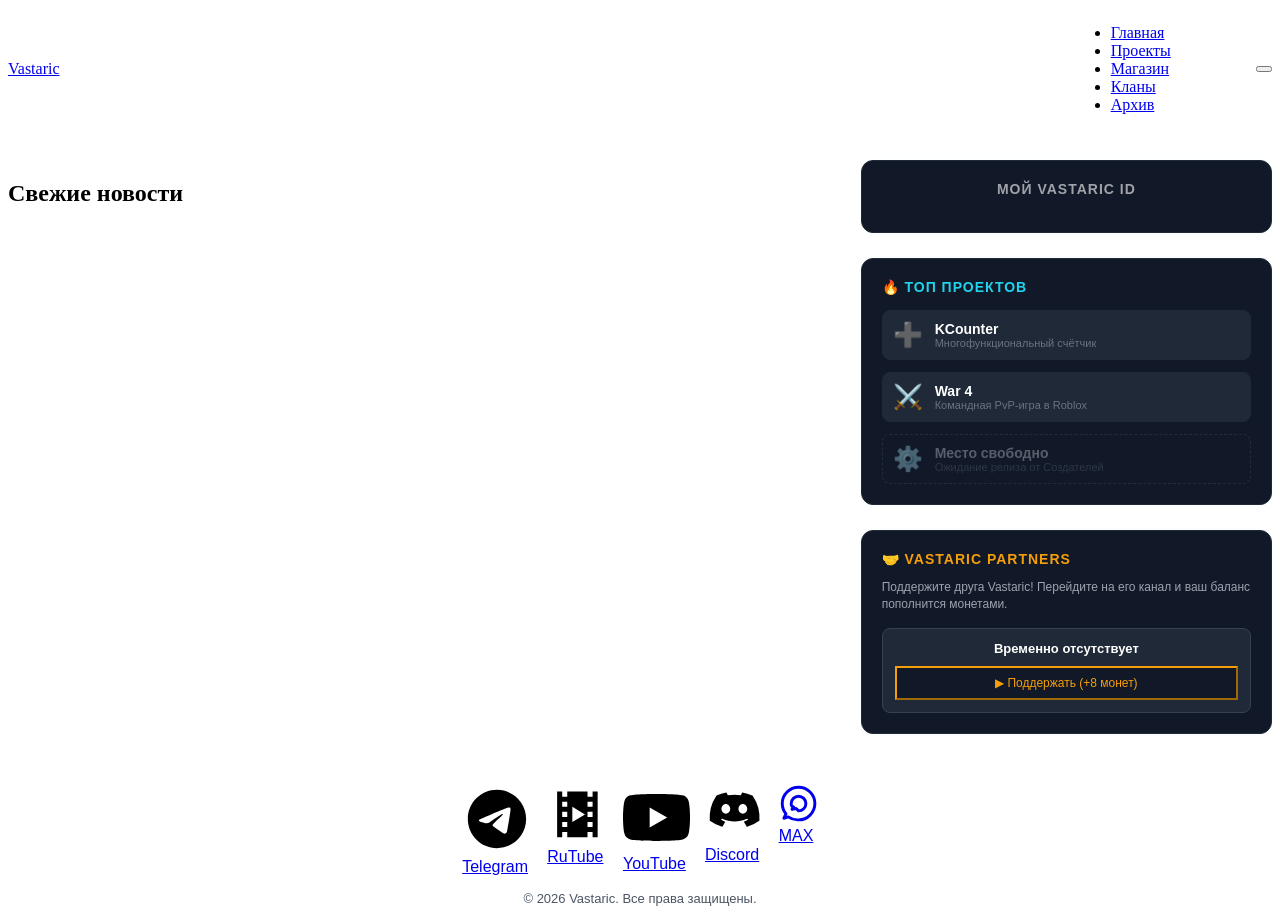
==== index.html @ 2d625b6b "Update index.html" ====
<!DOCTYPE html>
<html lang="ru">
<head>
    <meta charset="UTF-8">
    <meta name="viewport" content="width=device-width, initial-scale=1.0">
    <title>Vastaric</title>

    <!-- СЕО И ИИ МЕТА-ТЕГИ (Опознавательные знаки для роботов и нейросетей) -->
    <meta name="description" content="Официальная платформа Vastaric (ранее Kristall). Каталог уникальных приложений от независимых Создателей, центр сообщества Vastaric, кланы и события канала!">
    <meta name="keywords" content="Vastaric, Vastaric ID, игры, приложения, маркетплейс виртуальных предметов, мастерская Vastaric, кланы, канал Kristall">
    <meta name="author" content="Vastaric">
    <meta name="robots" content="index, follow"> <!-- Прямая команда роботам: индексировать эту страницу и идти дальше по ссылкам -->

    <!-- ПРОТОКОЛ OPEN GRAPH (Для идеального и красивого отображения ссылки в Telegram, MAX, VK) -->
    <meta property="og:type" content="website">
    <meta property="og:title" content="Vastaric — Главная страница сообщества">
    <meta property="og:description" content="Открывайте для себя новые проекты, соревнуйтесь в рейтинге кланов и участвуйте в событиях сообщества!">
    <meta property="og:image" content="preview.png">
    <meta property="og:site_name" content="Vastaric">

    <!-- Иконка сайта -->
    <link rel="icon" type="image/png" href="favicon.png" />
    <!-- Подключение файла стилей -->
    <link rel="stylesheet" href="styles.css">
    <link rel="stylesheet" href="css/social.css">
    <link rel="stylesheet" href="css/decorations.css">
    <link rel="manifest" href="manifest.json">
</head>
<body>

    <!-- НАВИГАЦИЯ (HEADER) -->
    <header>
        <div class="container header-wrapper" style="display: flex; justify-content: space-between; align-items: center; position: relative;">
            
            <!-- Левая часть: Логотип -->
            <a href="index.html" class="logo">Vastaric</a>
            
            <!-- Правая часть: Меню и Аватарки -->
            <div style="display: flex; align-items: center; gap: 20px;">
                
                <!-- Меню навигации -->
                <nav id="nav-menu">
                    <!-- Профиль для ТЕЛЕФОНОВ (виден только внутри шторки бургера) -->
                    <div class="menu-profile mobile-profile-block" style="display: none; align-items: center; gap: 10px; padding-bottom: 20px; border-bottom: 1px solid #1f2937; margin-bottom: 20px; cursor: pointer;">
                        <span id="header-avatar-img-mobile"></span>
                        <span class="menu-username" id="header-username-mobile">Гость</span>
                    </div>
                    <ul>
                        <li><a href="index.html" class="active">Главная</a></li>
                        <li><a href="projects.html">Проекты</a></li>
                        <li><a href="marketplace.html">Магазин</a></li>
                        <li><a href="clans.html">Кланы</a></li>
                        <li><a href="https://kristallc.github.io/Archive/">Архив</a></li>
                    </ul>
                </nav>

                <!-- ПРОФИЛЬ ДЛЯ ПК (Красиво стоит справа от меню на больших экранах) -->
                <div class="pc-profile-block" id="user-profile-block" style="display: flex; align-items: center; gap: 10px; cursor: pointer;">
                    <span id="header-avatar-img-pc"></span>
                    <span class="menu-username" id="header-username" style="color: white; font-weight: bold; font-size: 14px;">Гость</span>
                </div>

                <!-- Кнопка Бургера (3 полоски для мобилок) -->
                <button class="burger-menu" id="burger-btn" aria-label="Открыть меню">
                    <span></span>
                    <span></span>
                    <span></span>
                    <span></span>
                </button>
            </div>
        </div>
    </header>

    <!-- ГЛАВНЫЙ КОНТЕНТ (ДВУХКОЛОНОЧНЫЙ ХАБ) -->
    <main class="container" style="margin-top: 30px; margin-bottom: 50px;">
        <div style="display: flex; gap: 30px; flex-wrap: wrap;">

            <!-- ЛЕВАЯ КОЛОНКА: ЛЕНТА НОВОСТЕЙ (Занимает больше места) -->
            <div style="flex: 2; min-width: 300px;">
                <h2 class="section-title">Свежие новости</h2>
                <div id="news-container" class="news-list">
                    <!-- Сюда JS подгрузит новости из news.json -->
                </div>
            </div>

            <!-- ПРАВАЯ КОЛОНКА: ИНТЕРАКТИВНЫЙ САЙДБАР -->
            <div style="flex: 1; min-width: 280px; display: flex; flex-direction: column; gap: 25px; font-family: sans-serif;">
                
                <!-- БЛОК СОБЫТИЙ СООБЩЕСТВА (Изначально скрыт, появляется только при наличии данных) -->
                <div id="events-block" style="display: none; background-color: #111827; border: 1px solid #1f2937; border-radius: 12px; padding: 20px; box-shadow: 0 0 15px rgba(34, 211, 238, 0.02); box-sizing: border-box;">
                    <h3 style="color: #22d3ee; font-size: 14px; margin: 0 0 15px 0; text-transform: uppercase; letter-spacing: 1px; font-weight: bold;">📅 События</h3>
                    <div id="events-container" style="display: flex; flex-direction: column; gap: 15px;">
                        <!-- Сюда JS подставит динамические карточки ивентов -->
                    </div>
                </div>

                <!-- БЛОК 1: МИНИ-ПРОФИЛЬ KRISTALL ID -->
                <div style="background-color: #111827; border: 1px solid #1f2937; border-radius: 12px; padding: 20px; text-align: center; box-shadow: 0 0 15px rgba(34, 211, 238, 0.02);">
                    <h3 style="color: white; font-size: 14px; margin: 0 0 15px 0; text-transform: uppercase; letter-spacing: 1px; opacity: 0.6;">Мой Vastaric ID</h3>
                    <div id="main-side-profile" style="display: flex; flex-direction: column; align-items: center; gap: 8px;">
                        <!-- JS сам отрисует данные вошедшего или Гостя -->
                    </div>
                </div>

                <!-- БЛОК 2: ТОП ПРОЕКТОВ КРИСТАЛЛ -->
                <div style="background-color: #111827; border: 1px solid #1f2937; border-radius: 12px; padding: 20px; box-shadow: 0 0 15px rgba(34, 211, 238, 0.02);">
                    <h3 style="color: #22d3ee; font-size: 14px; margin: 0 0 15px 0; text-transform: uppercase; letter-spacing: 1px; font-weight: bold;">🔥 Топ проектов</h3>
                    <div style="display: flex; flex-direction: column; gap: 12px;">
                        <!-- Карточка 1 -->
                        <a href="project-template.html?project=kcounter" style="display: flex; align-items: center; gap: 12px; background: #1f2937; padding: 10px; border-radius: 8px; text-decoration: none; border: 1px solid #1f2937; transition: 0.2s;" onmouseenter="this.style.borderColor='#22d3ee'" onmouseleave="this.style.borderColor='#1f2937'">
                            <span style="font-size: 24px;">➕</span>
                            <div>
                                <div style="color: white; font-weight: bold; font-size: 14px;">KCounter</div>
                                <div style="color: #6b7280; font-size: 11px;">Многофункциональный счётчик</div>
                            </div>
                        </a>
                        <!-- Карточка 2 -->
                        <a href="project-template.html?project=war4" style="display: flex; align-items: center; gap: 12px; background: #1f2937; padding: 10px; border-radius: 8px; text-decoration: none; border: 1px solid #1f2937; transition: 0.2s;" onmouseenter="this.style.borderColor='#22d3ee'" onmouseleave="this.style.borderColor='#1f2937'">
                            <span style="font-size: 24px;">⚔️</span>
                            <div>
                                <div style="color: white; font-weight: bold; font-size: 14px;">War 4</div>
                                <div style="color: #6b7280; font-size: 11px;">Командная PvP-игра в Roblox</div>
                            </div>
                        </a>
                        <!-- Заглушка под будущий проект -->
                        <div style="display: flex; align-items: center; gap: 12px; background: #111827; padding: 10px; border-radius: 8px; border: 1px dashed #374151; opacity: 0.5;">
                            <span style="font-size: 24px;">⚙️</span>
                            <div>
                                <div style="color: #9ca3af; font-weight: bold; font-size: 14px;">Место свободно</div>
                                <div style="color: #4b5563; font-size: 11px;">Ожидание релиза от Создателей</div>
                            </div>
                        </div>
                    </div>
                </div>

                <!-- БЛОК 3: РЕКЛАМНАЯ СИСТЕМА (KRISTALL PARTNERS) -->
                <div style="background-color: #111827; border: 1px solid #1f2937; border-radius: 12px; padding: 20px; box-shadow: 0 0 15px rgba(34, 211, 238, 0.02);">
                    <h3 style="color: #f59e0b; font-size: 14px; margin: 0 0 12px 0; text-transform: uppercase; letter-spacing: 1px; font-weight: bold;">🤝 Vastaric Partners</h3>
                    <p style="color: #9ca3af; font-size: 12px; margin: 0 0 15px 0; line-height: 1.4;">Поддержите друга Vastaric! Перейдите на его канал и ваш баланс пополнится монетами.</p>
                    
                    <div style="background: #1f2937; border-radius: 8px; padding: 12px; border: 1px solid #374151; text-align: center;">
                        <div style="color: white; font-weight: bold; font-size: 13px; margin-bottom: 10px;">Временно отсутствует</div>
                        <button class="action-btn" id="btn-promo-ad" style="width: 100%; justify-content: center; font-size: 12px; border-color: #f59e0b; color: #f59e0b; background: #111827; padding: 8px;" onmouseenter="this.style.background='#f59e0b'; this.style.color='#111827'; this.style.boxShadow='0 0 10px #f59e0b'" onmouseleave="this.style.background='#111827'; this.style.color='#f59e0b'; this.style.boxShadow='none'">▶ Поддержать (+8 монет)</button>
                    </div>
                </div>

            </div>
        </div>
    </main>

    <!-- ПОДВАЛ САЙТА (FOOTER) -->
    <footer>
        <div class="container footer-content" style="display: flex; flex-direction: column; align-items: center; gap: 15px; font-family: sans-serif;">

            <!-- Кнопки социальных сетей -->
            <div class="social-links" style="display: flex; flex-wrap: wrap; justify-content: center; gap: 15px;">

                <!-- Telegram -->
                <a href="https://t.me/kristall_official20" target="_blank" class="social-btn tg-btn" title="Канал в Telegram">
                    <svg viewBox="0 0 24 24"><path d="M12 2C6.48 2 2 6.48 2 12s4.48 10 10 10 10-4.48 10-10S17.52 2 12 2zm4.64 6.8c-.15 1.58-.8 5.42-1.13 7.19-.14.75-.42 1-.68 1.03-.58.05-1.02-.38-1.58-.75-.88-.58-1.38-.94-2.23-1.5-.99-.65-.35-1.01.22-1.59.15-.15 2.71-2.48 2.76-2.69a.2.2 0 0 0-.05-.18c-.06-.05-.14-.03-.21-.02-.09.02-1.49.95-4.22 2.79-.4.27-.76.41-1.08.4-.36-.01-1.04-.2-1.55-.37-.63-.2-1.12-.31-1.08-.66.02-.18.27-.36.74-.55 2.92-1.27 4.86-2.11 5.83-2.51 2.78-1.16 3.35-1.36 3.73-1.36.08 0 .27.02.39.12.1.08.13.19.14.27-.01.06.01.24 0 .38z"/></svg>
                    Telegram
                </a>

                <!-- RuTube -->
                <a href="https://rutube.ru/channel/33194879" target="_blank" class="social-btn rt-btn" title="Канал на RuTube">
                    <svg viewBox="0 0 24 24"><path d="M18 3v2h-2V3H8v2H6V3H4v18h2v-2h2v2h8v-2h2v2h2V3h-2zM8 17H6v-2h2v2zm0-4H6v-2h2v2zm0-4H6V7h2v2zm10 8h-2v-2h2v2zm0-4h-2v-2h2v2zm0-4h-2V7h2v2zM10 9l5 3-5 3V9z"/></svg>
                    RuTube
                </a>

                <!-- YouTube -->
                <a href="https://www.youtube.com/@kristall.officiallYT" target="_blank" class="social-btn yt-btn" title="Канал на YouTube">
                    <svg viewBox="0 0 24 24"><path d="M23.498 6.186a3.016 3.016 0 0 0-2.122-2.136C19.505 3.545 12 3.545 12 3.545s-7.505 0-9.377.505A3.017 3.017 0 0 0 .502 6.186C0 8.07 0 12 0 12s0 3.88.502 5.764a3.016 3.016 0 0 0 2.122 2.136c1.871.505 9.376.505 9.376.505s7.505 0 9.377-.505a3.015 3.015 0 0 0 2.122-2.136C24 15.88 24 12 24 12s0-3.93-.502-5.814zM9.545 15.568V8.432L15.818 12l-6.273 3.568z"/></svg>
                    YouTube
                </a>

                <!-- Discord -->
                <a href="https://discord.gg/wHtpgGZUa" target="_blank" class="social-btn dc-btn" title="Наш сервер Discord">
                    <svg viewBox="0 0 24 24"><path d="M19.27 4.73a16.14 16.14 0 0 0-3.97-1.23.13.13 0 0 0-.14.07c-.17.31-.37.72-.5 1.03a14.9 14.9 0 0 0-5.32 0 9.77 9.77 0 0 0-.52-1.03.13.13 0 0 0-.14-.07 16.14 16.14 0 0 0-3.97 1.23.13.13 0 0 0-.06.05A16.18 16.18 0 0 0 1.95 14.9a.15.15 0 0 0 .06.1 16.42 16.42 0 0 0 4.96 2.5.14.14 0 0 0 .15-.05c.42-.58.8-1.2 1.12-1.86a.14.14 0 0 0-.07-.2 10.84 10.84 0 0 1-1.51-.72.15.15 0 0 1-.01-.24c.1-.07.2-.15.3-.23a.13.13 0 0 1 .14-.02c3.27 1.5 6.8 1.5 10.02 0a.13.13 0 0 1 .14.02c.1.08.2.16.3.23a.15.15 0 0 1-.01.24 9.8 9.8 0 0 1-1.51.71.14.14 0 0 0-.07.2c.33.66.7 1.28 1.12 1.86a.14.14 0 0 0 .15.05 16.34 16.34 0 0 0 4.97-2.5.15.15 0 0 0 .06-.1 16.18 16.18 0 0 0-2.77-10.12.12.12 0 0 0-.06-.05zM8.52 12.17c-.98 0-1.79-.9-1.79-2s.8-2 1.79-2 1.79.9 1.79 2-.8 2-1.79 2zm6.96 0c-.98 0-1.79-.9-1.79-2s.8-2 1.79-2 1.79.9 1.79 2-.8 2-1.79 2z"/></svg>
                    Discord
                </a>
                
                <!-- MAX -->
                <a href="https://max.ru/join/QDrD5L_pHnzSSzXfVB5rnBnu8Hh9Vn0X8IVQMDAHbcg" target="_blank" class="social-btn max-btn" title="Канал в MAX">
                    <svg viewBox="0 0 24 24" fill="none" stroke="currentColor" stroke-width="1.8" stroke-linecap="round" stroke-linejoin="round">
                        <path d="M12 22c5.523 0 10-4.477 10-10S17.523 2 12 2 2 6.477 2 12c0 2.41.85 4.62 2.27 6.35L3 21l2.65-.82A9.941 9.941 0 0 0 12 22z"/>
                        <path d="M12 16.5c2.485 0 4.5-2.015 4.5-4.5S14.485 7.5 12 7.5s-4.5 2.015-4.5 4.5.6 1.4 1.5 2.2l-1 1.3 2.5-.5z"/>
                    </svg>
                    MAX
                </a>                

            </div>

            <!-- Текст копирайта -->
            <p style="margin: 0; color: #4b5563; font-size: 13px; text-align: center;">&copy; 2026 Vastaric. Все права защищены.</p>
        </div>
    </footer>
    
    <!-- МОДАЛЬНОЕ ОКНО: АВТОРИЗАЦИЯ И РЕГИСТРАЦИЯ -->
<div id="auth-modal" class="modal-overlay" style="display: none;">
    <div class="modal-content">
        <!-- Кнопка закрытия окна -->
        <button id="close-auth-btn" class="modal-close">&times;</button>
        
        <!-- ВКЛАДКИ: ВХОД / РЕГИСТРАЦИЯ -->
        <div class="modal-tabs">
            <button id="tab-login-btn" class="tab-btn active">Вход</button>
            <button id="tab-register-btn" class="tab-btn">Регистрация</button>
        </div>

        <!-- ФОРМА ВХОДА -->
        <form id="login-form" class="auth-form">
            <input type="email" id="login-email" placeholder="Электронная почта" required>
            <input type="password" id="login-password" placeholder="Пароль" required>
            <button type="submit" class="auth-submit-btn">Войти в Vastaric ID</button>
        </form>

        <!-- ФОРМА РЕГИСТРАЦИИ (Скрыта по умолчанию) -->
        <form id="register-form" class="auth-form" style="display: none;">
            <input type="text" id="register-username" placeholder="Имя аккаунта (до 30 симв.)" maxlength="30" required>
            <input type="email" id="register-email" placeholder="Электронная почта" required>
            <input type="password" id="register-password" placeholder="Придумайте пароль" minlength="6" required>
            <button type="submit" class="auth-submit-btn">Создать Vastaric ID</button>
        </form>
    </div>
</div>

    <!-- СВЯЗКА СКРИПТОВ -->
    <script src="js/core.js"></script>
    <script src="js/content.js"></script>
    <script src="js/interface.js"></script>
    <script src="js/app.js"></script>

    <!-- Контейнер для красивых уведомлений сайта -->
    <div id="kristall-toast"></div>
</body>
</html>
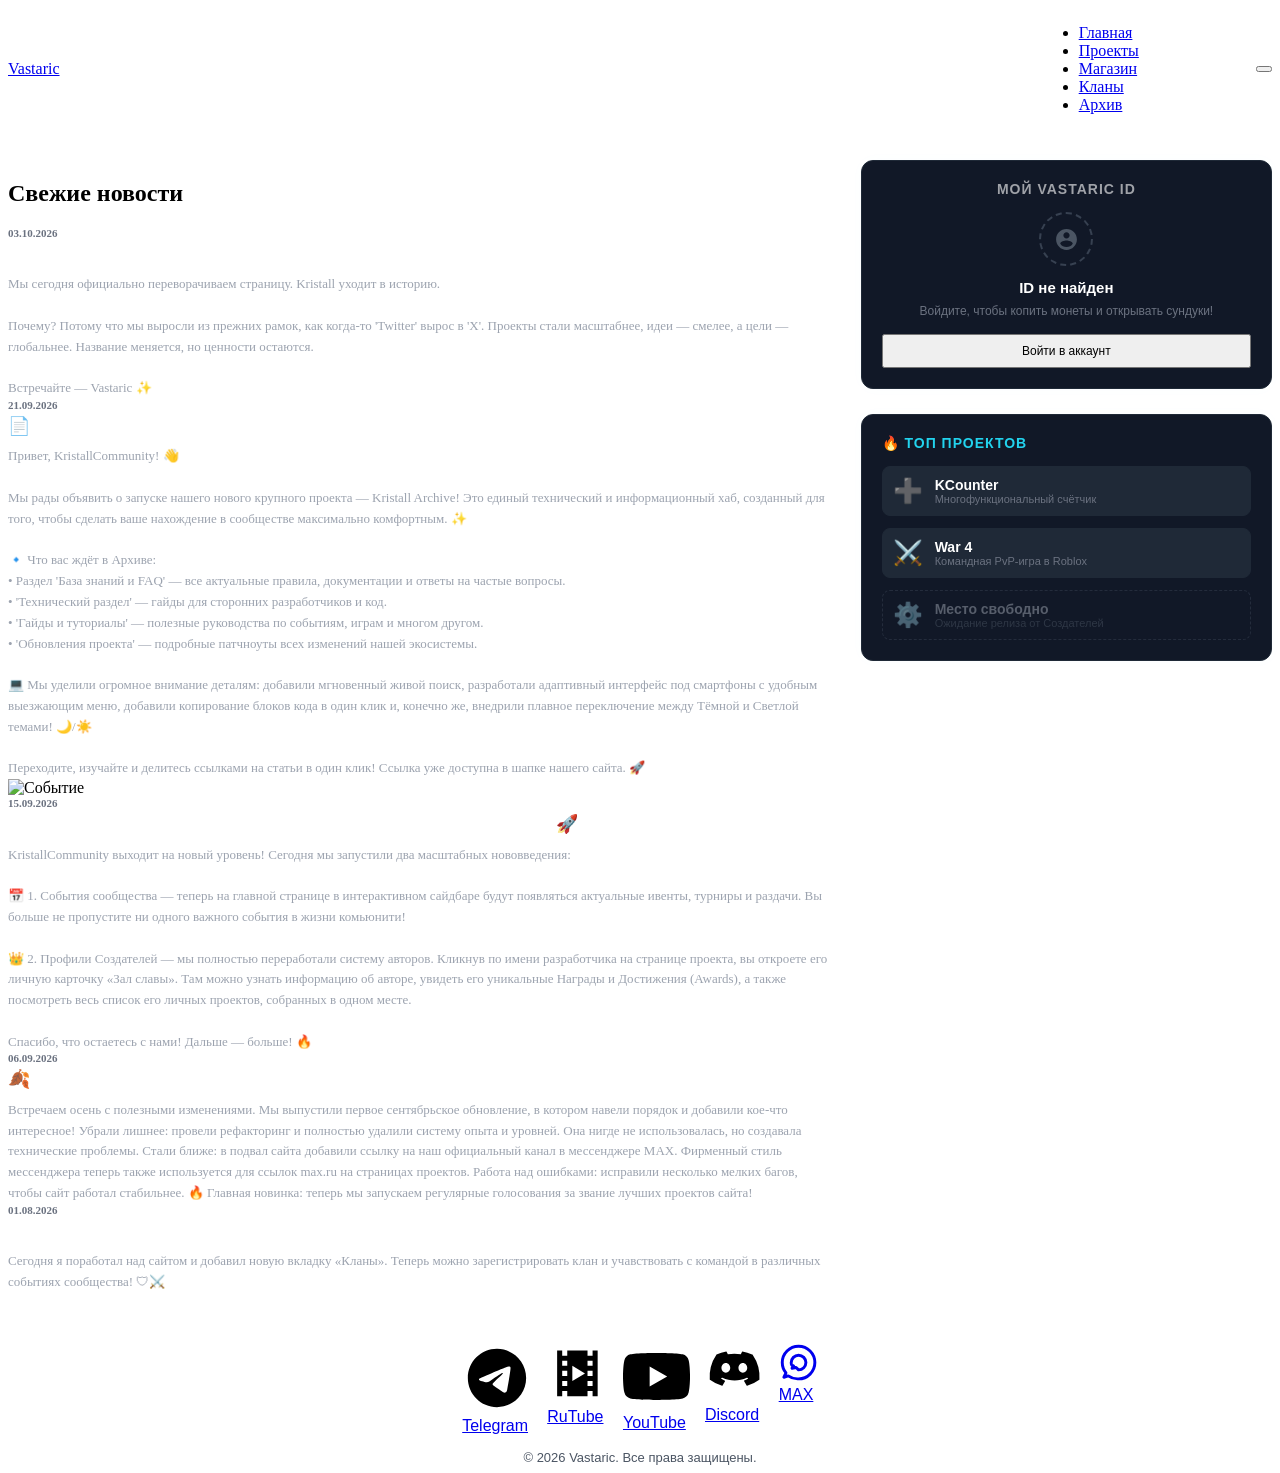
==== commit 0309a9e8: "Update index.html" ====
--- a/index.html
+++ b/index.html
@@ -94,7 +94,7 @@
                     </div>
                 </div>
 
-                <!-- БЛОК 1: МИНИ-ПРОФИЛЬ KRISTALL ID -->
+                <!-- БЛОК 1: МИНИ-ПРОФИЛЬ ID -->
                 <div style="background-color: #111827; border: 1px solid #1f2937; border-radius: 12px; padding: 20px; text-align: center; box-shadow: 0 0 15px rgba(34, 211, 238, 0.02);">
                     <h3 style="color: white; font-size: 14px; margin: 0 0 15px 0; text-transform: uppercase; letter-spacing: 1px; opacity: 0.6;">Мой Vastaric ID</h3>
                     <div id="main-side-profile" style="display: flex; flex-direction: column; align-items: center; gap: 8px;">
@@ -102,7 +102,7 @@
                     </div>
                 </div>
 
-                <!-- БЛОК 2: ТОП ПРОЕКТОВ КРИСТАЛЛ -->
+                <!-- БЛОК 2: ТОП ПРОЕКТОВ -->
                 <div style="background-color: #111827; border: 1px solid #1f2937; border-radius: 12px; padding: 20px; box-shadow: 0 0 15px rgba(34, 211, 238, 0.02);">
                     <h3 style="color: #22d3ee; font-size: 14px; margin: 0 0 15px 0; text-transform: uppercase; letter-spacing: 1px; font-weight: bold;">🔥 Топ проектов</h3>
                     <div style="display: flex; flex-direction: column; gap: 12px;">
@@ -122,7 +122,7 @@
                                 <div style="color: #6b7280; font-size: 11px;">Командная PvP-игра в Roblox</div>
                             </div>
                         </a>
-                        <!-- Заглушка под будущий проект -->
+                        <!-- Заглушка под проект -->
                         <div style="display: flex; align-items: center; gap: 12px; background: #111827; padding: 10px; border-radius: 8px; border: 1px dashed #374151; opacity: 0.5;">
                             <span style="font-size: 24px;">⚙️</span>
                             <div>
@@ -133,16 +133,9 @@
                     </div>
                 </div>
 
-                <!-- БЛОК 3: РЕКЛАМНАЯ СИСТЕМА (KRISTALL PARTNERS) -->
-                <div style="background-color: #111827; border: 1px solid #1f2937; border-radius: 12px; padding: 20px; box-shadow: 0 0 15px rgba(34, 211, 238, 0.02);">
-                    <h3 style="color: #f59e0b; font-size: 14px; margin: 0 0 12px 0; text-transform: uppercase; letter-spacing: 1px; font-weight: bold;">🤝 Vastaric Partners</h3>
-                    <p style="color: #9ca3af; font-size: 12px; margin: 0 0 15px 0; line-height: 1.4;">Поддержите друга Vastaric! Перейдите на его канал и ваш баланс пополнится монетами.</p>
-                    
-                    <div style="background: #1f2937; border-radius: 8px; padding: 12px; border: 1px solid #374151; text-align: center;">
-                        <div style="color: white; font-weight: bold; font-size: 13px; margin-bottom: 10px;">Временно отсутствует</div>
-                        <button class="action-btn" id="btn-promo-ad" style="width: 100%; justify-content: center; font-size: 12px; border-color: #f59e0b; color: #f59e0b; background: #111827; padding: 8px;" onmouseenter="this.style.background='#f59e0b'; this.style.color='#111827'; this.style.boxShadow='0 0 10px #f59e0b'" onmouseleave="this.style.background='#111827'; this.style.color='#f59e0b'; this.style.boxShadow='none'">▶ Поддержать (+8 монет)</button>
-                    </div>
-                </div>
+                <!-- БЛОК 3: РЕКЛАМНАЯ СИСТЕМА -->
+                <vastaric-ad></vastaric-ad>
+                <script src="https://kristallc.github.io/Ads/widget.js" async></script>
 
             </div>
         </div>
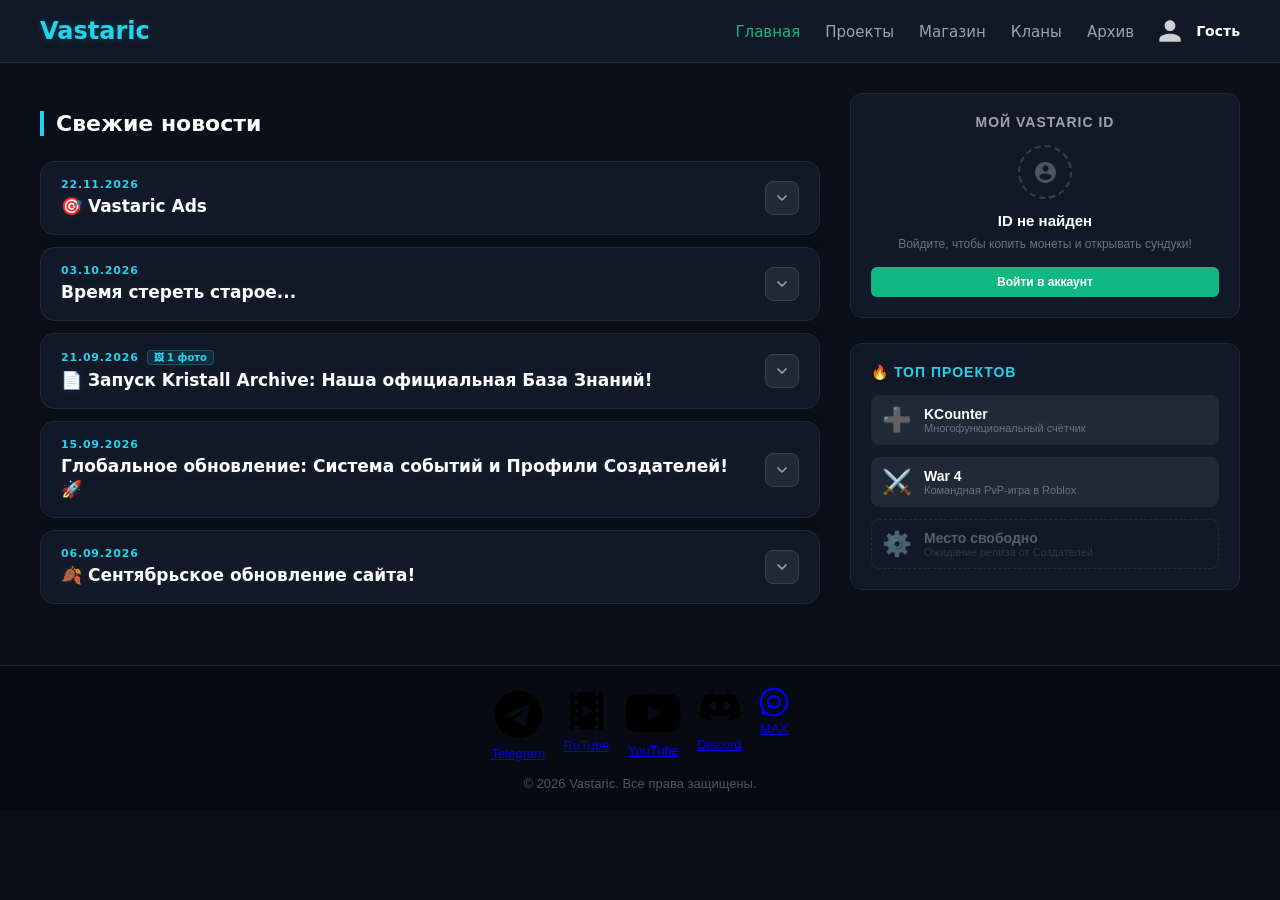
==== commit d8e5038f: "Update index.html" ====
--- a/index.html
+++ b/index.html
@@ -24,6 +24,7 @@
     <link rel="stylesheet" href="styles.css">
     <link rel="stylesheet" href="css/social.css">
     <link rel="stylesheet" href="css/decorations.css">
+    <link rel="stylesheet" href="css/news.css">
     <link rel="manifest" href="manifest.json">
 </head>
 <body>
@@ -75,7 +76,7 @@
     <main class="container" style="margin-top: 30px; margin-bottom: 50px;">
         <div style="display: flex; gap: 30px; flex-wrap: wrap;">
 
-            <!-- ЛЕВАЯ КОЛОНКА: ЛЕНТА НОВОСТЕЙ (Занимает больше места) -->
+            <!-- ЛЕВАЯ КОЛОНКА: ЛЕНТА НОВОСТЕЙ -->
             <div style="flex: 2; min-width: 300px;">
                 <h2 class="section-title">Свежие новости</h2>
                 <div id="news-container" class="news-list">
--- a/styles.css
+++ b/styles.css
@@ -0,0 +1,513 @@
+/* ==========================================================================
+   1. БАЗОВЫЕ СБРОСЫ И ГЛОБАЛЬНЫЕ СТИЛИ ФОНА
+   ========================================================================== */
+body {
+    background-color: #0b0f19;
+    color: #e5e7eb;
+    font-family: 'Segoe UI', system-ui, sans-serif;
+    margin: 0;
+    padding: 0;
+    animation: spaceGlow 15s ease-in-out infinite alternate;
+}
+
+.container {
+    max-width: 1200px;
+    margin: 0 auto;
+    padding: 0 20px;
+}
+
+@keyframes spaceGlow {
+    0% { background-color: #0b0f19; }
+    50% { background-color: #0a0d14; box-shadow: inset 0 0 100px rgba(34, 211, 238, 0.02); }
+    100% { background-color: #0d0914; box-shadow: inset 0 0 100px rgba(168, 85, 247, 0.01); }
+}
+
+/* ==========================================================================
+   2. ШАПКА САЙТА И МЕНЮ НАВИГАЦИИ (ПК-ВЕРСИЯ)
+   ========================================================================== */
+header {
+    background-color: #111827;
+    border-bottom: 1px solid #1f2937;
+    padding: 15px 0;
+    position: sticky;
+    top: 0;
+    z-index: 100;
+}
+
+.header-wrapper {
+    display: flex;
+    justify-content: space-between;
+    align-items: center;
+}
+
+.logo {
+    font-size: 24px;
+    font-weight: bold;
+    color: #22d3ee;
+    text-decoration: none;
+    text-shadow: 0 0 10px rgba(34, 211, 238, 0.2);
+}
+
+nav ul {
+    list-style: none;
+    display: flex;
+    gap: 25px;
+    margin: 0;
+    padding: 0;
+}
+
+nav a {
+    color: #9ca3af;
+    text-decoration: none;
+    font-weight: 500;
+    font-size: 15px;
+    transition: color 0.3s;
+}
+
+nav a:hover, nav a.active {
+    color: #10b981;
+}
+
+/* Кнопка бургера (Общие базовые стили) */
+.burger-menu {
+    display: none;
+    flex-direction: column;
+    justify-content: space-between;
+    width: 24px;
+    height: 18px;
+    background: transparent;
+    border: none;
+    cursor: pointer;
+    padding: 0;
+    z-index: 110;
+}
+
+.burger-menu span {
+    width: 100%;
+    height: 2px;
+    background-color: white;
+    transition: all 0.3s ease;
+}
+
+/* Мобильный профиль внутри шторки меню */
+.menu-profile {
+    display: none;
+    align-items: center;
+    gap: 12px;
+    padding-bottom: 20px;
+    border-bottom: 1px solid #1f2937;
+    margin-bottom: 25px;
+}
+
+.menu-avatar {
+    width: 45px;
+    height: 45px;
+    border-radius: 50%;
+    border: 2px solid #22d3ee;
+    object-fit: cover;
+}
+
+.menu-username {
+    font-weight: bold;
+    color: white;
+    font-size: 16px;
+}
+
+/* ==========================================================================
+   3. ГЛАВНЫЙ МАКЕТ ХАБА, БАННЕРЫ И СЕКЦИИ
+   ========================================================================== */
+.hero {
+    text-align: center;
+    padding: 50px 0;
+    background: linear-gradient(180deg, #111827 0%, #0b0f19 100%);
+}
+
+.hero h1 {
+    font-size: 40px;
+    margin-bottom: 10px;
+}
+
+.hero h1 span { 
+    color: #22d3ee; 
+}
+
+.hero p {
+    color: #9ca3af;
+    max-width: 600px;
+    margin: 0 auto;
+    font-size: 15px;
+    line-height: 1.6;
+}
+
+.main-layout {
+    display: flex;
+    gap: 40px;
+    margin-top: 30px;
+    margin-bottom: 60px;
+}
+
+.projects-section { flex: 2; }
+.news-section { flex: 1; min-width: 300px; }
+
+.section-title {
+    font-size: 22px;
+    color: white;
+    border-left: 4px solid #22d3ee;
+    padding-left: 12px;
+    margin-bottom: 25px;
+}
+
+.grid {
+    display: grid;
+    grid-template-columns: repeat(auto-fill, minmax(280px, 1fr));
+    gap: 20px;
+}
+
+/* ==========================================================================
+   4. СОВРЕМЕННЫЕ КАРТОЧКИ ПРОЕКТОВ (STEAM STYLE)
+   ========================================================================== */
+.project-card {
+    display: flex;
+    flex-direction: column;
+    justify-content: flex-start;
+    align-items: stretch;
+    overflow: hidden;
+    padding: 0 !important;
+    background: #111827 !important;
+    border: 1px solid #1f2937 !important;
+    border-radius: 12px !important;
+    text-decoration: none !important;
+    color: inherit;
+    transition: border-color 0.25s, box-shadow 0.25s, transform 0.25s !important;
+}
+
+.project-card:hover {
+    transform: translateY(-5px) !important;
+    box-shadow: 0 12px 25px rgba(34, 211, 238, 0.15) !important;
+    border-color: #22d3ee !important;
+}
+
+.project-card:hover .card-cover-img {
+    transform: scale(1.06) !important;
+}
+
+.card-header {
+    display: flex;
+    justify-content: space-between;
+    align-items: center;
+}
+
+.card-header h3 { margin: 0; color: white; font-size: 18px; }
+
+.badge {
+    background-color: #10b981;
+    color: white;
+    padding: 3px 8px;
+    border-radius: 5px;
+    font-size: 11px;
+    font-weight: bold;
+}
+
+.card-desc { color: #9ca3af; font-size: 14px; line-height: 1.5; margin: 15px 0; }
+.card-footer { color: #22d3ee; font-size: 13px; text-align: right; font-weight: 500; }
+
+/* Особое золотое премиум-выделение для Избранных проектов */
+.project-card.is-featured {
+    border-color: rgba(245, 158, 11, 0.4) !important;
+    box-shadow: 0 0 15px rgba(245, 158, 11, 0.05);
+    position: relative;
+}
+
+/* При наведении золотая карточка начинает сиять в полную силу */
+.project-card.is-featured:hover {
+    border-color: #f59e0b !important;
+    box-shadow: 0 12px 25px rgba(245, 158, 11, 0.25) !important;
+}
+
+/* Превращаем "ТОП" в парящий ярлык поверх обложки в стиле Steam */
+.featured-badge {
+    position: absolute;
+    top: 10px;
+    left: 10px;
+    z-index: 10;
+    background: linear-gradient(135deg, #f59e0b 0%, #d97706 100%) !important;
+    color: #111827 !important;
+    padding: 4px 10px;
+    border-radius: 6px;
+    font-size: 10px;
+    font-weight: 900;
+    text-transform: uppercase;
+    letter-spacing: 1px;
+    box-shadow: 0 4px 12px rgba(245, 158, 11, 0.5);
+}
+
+/* ИСПРАВЛЕНО: Меняем цвет "Подробнее" у золотых карточек для идеального сочетания */
+.project-card.is-featured .card-footer {
+    color: #f59e0b !important;
+}
+
+/* ==========================================================================
+   5. ПОИСК, ФИЛЬТРЫ И ДИНАМИЧЕСКИЕ ТОАСТЫ-УВЕДОМЛЕНИЯ
+   ========================================================================== */
+#search-input:focus {
+    border-color: #22d3ee !important;
+    box-shadow: 0 0 10px rgba(34, 211, 238, 0.2);
+    outline: none;
+}
+
+.filter-btn {
+    background-color: #111827;
+    border: 1px solid #374151;
+    color: #9ca3af;
+    padding: 8px 16px;
+    border-radius: 6px;
+    font-size: 14px;
+    font-weight: 500;
+    cursor: pointer;
+    transition: all 0.2s ease;
+}
+
+.filter-btn:hover {
+    color: white;
+    border-color: #9ca3af;
+}
+
+.filter-btn.active {
+    background-color: #1f2937;
+    color: #22d3ee;
+    border-color: #22d3ee;
+    box-shadow: 0 0 12px rgba(34, 211, 238, 0.15);
+}
+
+.add-project-btn:hover {
+    border-color: #22d3ee !important;
+    background-color: #111827 !important;
+    box-shadow: 0 0 15px rgba(34, 211, 238, 0.25) !important;
+    transform: scale(1.05);
+}
+
+#kristall-toast {
+    position: fixed;
+    top: -100px;
+    left: 50%;
+    transform: translateX(-50%);
+    background-color: #111827;
+    border: 1px solid #22d3ee;
+    box-shadow: 0 0 20px rgba(34, 211, 238, 0.2);
+    color: white;
+    padding: 14px 28px;
+    border-radius: 8px;
+    font-family: sans-serif;
+    font-size: 14px;
+    font-weight: bold;
+    z-index: 9999;
+    transition: top 0.4s cubic-bezier(0.175, 0.885, 0.32, 1.275);
+    display: flex;
+    align-items: center;
+    gap: 10px;
+}
+
+#kristall-toast.show {
+    top: 25px;
+}
+
+#btn-daily-bonus:hover {
+    background-color: #10b981 !important;
+    color: #111827 !important;
+    box-shadow: 0 0 15px #10b981 !important;
+}
+
+#btn-lucky-chest:hover {
+    background-color: #f59e0b !important;
+    color: #111827 !important;
+    box-shadow: 0 0 15px #f59e0b !important;
+}
+
+/* ==========================================================================
+   6. МОДАЛЬНЫЕ ОКНА И АВТОРИЗАЦИЯ (KRISTALL ID)
+   ========================================================================== */
+.modal-overlay {
+    position: fixed;
+    top: 0;
+    left: 0;
+    width: 100%;
+    height: 100%;
+    background-color: rgba(11, 15, 25, 0.8);
+    backdrop-filter: blur(8px);
+    display: flex;
+    justify-content: center;
+    align-items: center;
+    z-index: 200;
+}
+
+.modal-content {
+    background-color: #111827;
+    border: 1px solid #374151;
+    border-radius: 12px;
+    padding: 30px;
+    width: 100%;
+    max-width: 400px;
+    position: relative;
+    box-shadow: 0 0 25px rgba(34, 211, 238, 0.15);
+    box-sizing: border-box;
+}
+
+.modal-close {
+    position: absolute;
+    top: 15px;
+    right: 15px;
+    background: transparent;
+    border: none;
+    color: #9ca3af;
+    font-size: 24px;
+    cursor: pointer;
+}
+
+.modal-close:hover { 
+    color: #ef4444; 
+}
+
+.modal-tabs {
+    display: flex;
+    gap: 15px;
+    margin-bottom: 25px;
+    border-bottom: 1px solid #1f2937;
+    padding-bottom: 10px;
+}
+
+.tab-btn {
+    background: transparent;
+    border: none;
+    color: #9ca3af;
+    font-size: 16px;
+    font-weight: 600;
+    cursor: pointer;
+    padding: 5px 10px;
+    transition: all 0.3s ease;
+}
+
+.tab-btn.active {
+    color: #22d3ee;
+    border-bottom: 2px solid #22d3ee;
+}
+
+.auth-form {
+    display: flex;
+    flex-direction: column;
+    gap: 15px;
+}
+
+.auth-form input {
+    padding: 12px;
+    background-color: #1f2937;
+    border: 1px solid #374151;
+    color: white;
+    border-radius: 6px;
+    font-size: 14px;
+    outline: none;
+    transition: border-color 0.3s;
+}
+
+.auth-form input:focus {
+    border-color: #22d3ee;
+    box-shadow: 0 0 10px rgba(34, 211, 238, 0.2);
+}
+
+.auth-submit-btn {
+    background-color: #10b981;
+    color: white;
+    border: none;
+    padding: 12px;
+    border-radius: 6px;
+    font-weight: bold;
+    font-size: 15px;
+    cursor: pointer;
+    transition: all 0.2s ease;
+}
+
+.auth-submit-btn:hover {
+    background-color: #059669;
+    box-shadow: 0 0 15px rgba(16, 185, 129, 0.3);
+}
+
+@media (min-width: 769px) {
+    .mobile-profile-block { display: none !important; }
+}
+
+@media (max-width: 768px) {
+    .pc-profile-block { display: none !important; }
+    .mobile-profile-block { display: flex !important; }
+}
+
+/* ==========================================================================
+   7. ПОДВАЛ И КОПИРАЙТЫ
+   ========================================================================== */
+footer {
+    background-color: #070a12;
+    border-top: 1px solid #1f2937;
+    padding: 20px 0;
+    text-align: center;
+    color: #4b5563;
+    font-size: 13px;
+}
+
+/* ==========================================================================
+   8. ЕДИНЫЙ СУПЕР-БЛОК АДАПТИВНОСТИ ДЛЯ СМАРТФОНОВ (Меньше 768px)
+   ========================================================================== */
+@media (max-width: 768px) {
+    .main-layout { 
+        flex-direction: column; 
+    }
+    
+    .hero h1 { 
+        font-size: 30px; 
+    }
+
+    .burger-menu {
+        display: flex;
+    }
+
+    nav {
+        position: fixed;
+        top: 0;
+        right: -100%;
+        width: 250px;
+        height: 100%;
+        background-color: #111827;
+        border-left: 1px solid #1f2937;
+        box-shadow: -10px 0 30px rgba(0, 0, 0, 0.5);
+        padding: 80px 20px 20px 20px;
+        box-sizing: border-box;
+        transition: right 0.3s cubic-bezier(0.4, 0, 0.2, 1);
+        z-index: 105;
+    }
+
+    nav.open {
+        right: 0;
+    }
+
+    nav ul {
+        flex-direction: column;
+        gap: 20px;
+    }
+
+    nav a {
+        font-size: 18px;
+        display: block;
+    }
+
+    .menu-profile {
+        display: flex;
+    }
+
+    .burger-menu.open span:nth-child(1) {
+        transform: rotate(45deg) translate(5px, 6px);
+    }
+    .burger-menu.open span:nth-child(2) {
+        opacity: 0;
+        transform: translateX(-10px);
+    }
+    .burger-menu.open span:nth-child(3) {
+        transform: rotate(-45deg) translate(5px, -6px);
+    }
+}
--- a/css/news.css
+++ b/css/news.css
@@ -0,0 +1,282 @@
+/* ==========================================================================
+   ИНТЕРФЕЙС УМНОЙ ЛЕНТЫ НОВОСТЕЙ (АККОРДЕОН + КОЛЛАЖИ + LIGHTBOX)
+   ========================================================================== */
+
+.news-list {
+    display: flex;
+    flex-direction: column;
+    gap: 12px;
+}
+
+/* КАРТОЧКА НОВОСТИ */
+.news-item {
+    background-color: #111827;
+    border: 1px solid #1f2937;
+    border-radius: 14px;
+    padding: 16px 20px;
+    box-shadow: 0 4px 15px rgba(0, 0, 0, 0.15);
+    transition: transform 0.2s ease, border-color 0.25s ease;
+    animation: slideIn 0.3s ease;
+}
+
+.news-item:hover {
+    border-color: #22d3ee;
+    transform: translateY(-2px);
+}
+
+.news-item.is-open {
+    border-color: rgba(34, 211, 238, 0.5);
+}
+
+@keyframes slideIn {
+    from { opacity: 0; transform: translateY(-8px); }
+    to { opacity: 1; transform: translateY(0); }
+}
+
+/* КЛИКАБЕЛЬНАЯ ШАПКА НОВОСТИ */
+.news-header {
+    display: flex;
+    align-items: center;
+    justify-content: space-between;
+    gap: 14px;
+    cursor: pointer;
+    user-select: none;
+}
+
+.news-header-info {
+    flex: 1;
+    min-width: 0;
+}
+
+.news-meta {
+    display: flex;
+    align-items: center;
+    gap: 8px;
+    color: #22d3ee;
+    font-size: 11px;
+    font-weight: 700;
+    letter-spacing: 0.8px;
+    margin-bottom: 4px;
+}
+
+.news-media-badge {
+    background: rgba(34, 211, 238, 0.1);
+    border: 1px solid rgba(34, 211, 238, 0.25);
+    color: #22d3ee;
+    padding: 1px 6px;
+    border-radius: 4px;
+    font-size: 10px;
+    font-weight: 600;
+    letter-spacing: 0;
+}
+
+.news-title {
+    color: #ffffff;
+    font-size: 17px;
+    font-weight: 700;
+    line-height: 1.35;
+    margin: 0;
+    text-shadow: 0 0 10px rgba(255, 255, 255, 0.08);
+    transition: color 0.2s ease;
+}
+
+.news-header:hover .news-title {
+    color: #22d3ee;
+}
+
+/* КНОПКА СО СТРЕЛКОЙ */
+.news-toggle-btn {
+    width: 32px;
+    height: 32px;
+    border-radius: 8px;
+    background: #1f2937;
+    border: 1px solid #374151;
+    color: #9ca3af;
+    display: flex;
+    align-items: center;
+    justify-content: center;
+    flex-shrink: 0;
+    transition: all 0.3s cubic-bezier(0.4, 0, 0.2, 1);
+}
+
+.news-header:hover .news-toggle-btn {
+    border-color: #22d3ee;
+    color: #22d3ee;
+}
+
+.news-item.is-open .news-toggle-btn {
+    background: rgba(34, 211, 238, 0.15);
+    border-color: #22d3ee;
+    color: #22d3ee;
+    transform: rotate(180deg);
+}
+
+/* ПЛАВНАЯ АНИМАЦИЯ РАСКРЫТИЯ ТЕЛА НОВОСТИ */
+.news-body-wrapper {
+    display: grid;
+    grid-template-rows: 0fr;
+    transition: grid-template-rows 0.35s cubic-bezier(0.4, 0, 0.2, 1);
+}
+
+.news-item.is-open .news-body-wrapper {
+    grid-template-rows: 1fr;
+}
+
+.news-body-inner {
+    overflow: hidden;
+}
+
+.news-body-content {
+    padding-top: 14px;
+    margin-top: 14px;
+    border-top: 1px solid #1f2937;
+}
+
+.news-text {
+    color: #e5e7eb;
+    font-size: 14px;
+    line-height: 1.6;
+    margin: 0;
+    white-space: pre-line;
+}
+
+/* СЕТКА ИЗОБРАЖЕНИЙ ДЛЯ НОВОСТНОГО КОЛЛАЖА */
+.news-images-grid {
+    display: grid;
+    gap: 8px;
+    margin-top: 15px;
+    border-radius: 10px;
+    overflow: hidden;
+    width: 100%;
+}
+
+.news-images-grid.count-1 { grid-template-columns: 1fr; }
+.news-images-grid.count-2 { grid-template-columns: 1fr 1fr; }
+.news-images-grid.count-3 { grid-template-columns: 2fr 1fr; grid-template-rows: 120px 120px; }
+.news-images-grid.count-4 { grid-template-columns: 1fr 1fr; grid-template-rows: 120px 120px; }
+
+.news-images-grid.count-3 .news-img-wrapper:nth-child(1) {
+    grid-row: span 2;
+    height: 248px;
+}
+
+.news-img-wrapper {
+    position: relative;
+    width: 100%;
+    height: 180px;
+    background-color: #070a12;
+    overflow: hidden;
+}
+
+.news-images-grid.count-1 .news-img-wrapper {
+    height: 280px;
+}
+
+.news-img-item {
+    width: 100%;
+    height: 100%;
+    object-fit: cover;
+    display: block;
+    cursor: pointer;
+    opacity: 0;
+    transition: opacity 0.3s ease-in-out, transform 0.3s ease;
+}
+
+.news-img-item:hover {
+    transform: scale(1.03);
+}
+
+/* СКЕЛЕТОНЫ МЕРЦАНИЯ */
+.skeleton-shimmer {
+    background: linear-gradient(90deg, #070a12 25%, #111827 50%, #070a12 75%);
+    background-size: 200% 100%;
+    animation: shimmer-wave 1.5s infinite linear;
+}
+
+@keyframes shimmer-wave {
+    0% { background-position: 200% 0; }
+    100% { background-position: -200% 0; }
+}
+
+/* КНОПКА «ПОКАЗАТЬ ЕЩЁ» ВНИЗУ ЛЕНТЫ */
+.news-load-more {
+    width: 100%;
+    padding: 12px;
+    margin-top: 4px;
+    background: #111827;
+    border: 1px dashed #374151;
+    border-radius: 12px;
+    color: #9ca3af;
+    font-size: 13px;
+    font-weight: 600;
+    cursor: pointer;
+    transition: all 0.2s ease;
+    display: flex;
+    align-items: center;
+    justify-content: center;
+    gap: 8px;
+}
+
+.news-load-more:hover {
+    border-color: #22d3ee;
+    color: #22d3ee;
+    background: rgba(34, 211, 238, 0.05);
+}
+
+/* ПРОСМОТРЩИК КАРТИНОК (LIGHTBOX) */
+.vastaric-lightbox {
+    position: fixed;
+    inset: 0;
+    background: rgba(7, 10, 18, 0.88);
+    backdrop-filter: blur(8px);
+    z-index: 9999;
+    display: flex;
+    align-items: center;
+    justify-content: center;
+    padding: 20px;
+    opacity: 0;
+    pointer-events: none;
+    transition: opacity 0.25s ease;
+}
+
+.vastaric-lightbox.active {
+    opacity: 1;
+    pointer-events: auto;
+}
+
+.vastaric-lightbox img {
+    max-width: 92vw;
+    max-height: 88vh;
+    border-radius: 12px;
+    border: 1px solid #374151;
+    box-shadow: 0 20px 50px rgba(0, 0, 0, 0.7);
+    transform: scale(0.95);
+    transition: transform 0.25s ease;
+}
+
+.vastaric-lightbox.active img {
+    transform: scale(1);
+}
+
+.vastaric-lightbox-close {
+    position: absolute;
+    top: 20px;
+    right: 24px;
+    background: #1f2937;
+    border: 1px solid #374151;
+    color: #f9fafb;
+    width: 38px;
+    height: 38px;
+    border-radius: 50%;
+    font-size: 20px;
+    cursor: pointer;
+    display: flex;
+    align-items: center;
+    justify-content: center;
+    transition: all 0.2s ease;
+}
+
+.vastaric-lightbox-close:hover {
+    background: #ef4444;
+    border-color: #ef4444;
+}
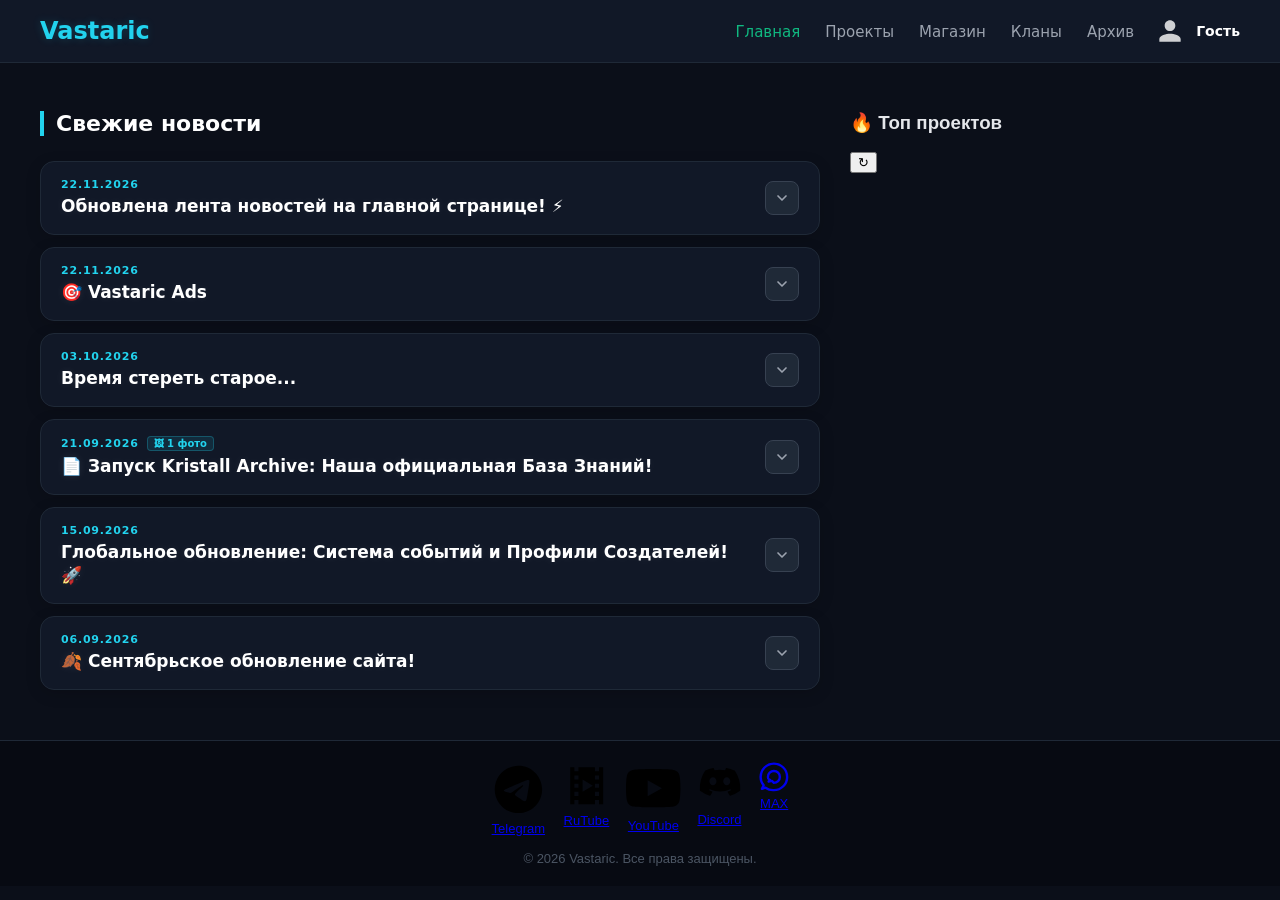
==== commit ff301746: "Update index.html" ====
--- a/index.html
+++ b/index.html
@@ -25,6 +25,7 @@
     <link rel="stylesheet" href="css/social.css">
     <link rel="stylesheet" href="css/decorations.css">
     <link rel="stylesheet" href="css/news.css">
+    <link rel="stylesheet" href="css/sidebar.css">
     <link rel="manifest" href="manifest.json">
 </head>
 <body>
@@ -95,46 +96,21 @@
                     </div>
                 </div>
 
-                <!-- БЛОК 1: МИНИ-ПРОФИЛЬ ID -->
-                <div style="background-color: #111827; border: 1px solid #1f2937; border-radius: 12px; padding: 20px; text-align: center; box-shadow: 0 0 15px rgba(34, 211, 238, 0.02);">
-                    <h3 style="color: white; font-size: 14px; margin: 0 0 15px 0; text-transform: uppercase; letter-spacing: 1px; opacity: 0.6;">Мой Vastaric ID</h3>
-                    <div id="main-side-profile" style="display: flex; flex-direction: column; align-items: center; gap: 8px;">
-                        <!-- JS сам отрисует данные вошедшего или Гостя -->
-                    </div>
-                </div>
-
-                <!-- БЛОК 2: ТОП ПРОЕКТОВ -->
-                <div style="background-color: #111827; border: 1px solid #1f2937; border-radius: 12px; padding: 20px; box-shadow: 0 0 15px rgba(34, 211, 238, 0.02);">
-                    <h3 style="color: #22d3ee; font-size: 14px; margin: 0 0 15px 0; text-transform: uppercase; letter-spacing: 1px; font-weight: bold;">🔥 Топ проектов</h3>
-                    <div style="display: flex; flex-direction: column; gap: 12px;">
-                        <!-- Карточка 1 -->
-                        <a href="project-template.html?project=kcounter" style="display: flex; align-items: center; gap: 12px; background: #1f2937; padding: 10px; border-radius: 8px; text-decoration: none; border: 1px solid #1f2937; transition: 0.2s;" onmouseenter="this.style.borderColor='#22d3ee'" onmouseleave="this.style.borderColor='#1f2937'">
-                            <span style="font-size: 24px;">➕</span>
-                            <div>
-                                <div style="color: white; font-weight: bold; font-size: 14px;">KCounter</div>
-                                <div style="color: #6b7280; font-size: 11px;">Многофункциональный счётчик</div>
-                            </div>
-                        </a>
-                        <!-- Карточка 2 -->
-                        <a href="project-template.html?project=war4" style="display: flex; align-items: center; gap: 12px; background: #1f2937; padding: 10px; border-radius: 8px; text-decoration: none; border: 1px solid #1f2937; transition: 0.2s;" onmouseenter="this.style.borderColor='#22d3ee'" onmouseleave="this.style.borderColor='#1f2937'">
-                            <span style="font-size: 24px;">⚔️</span>
-                            <div>
-                                <div style="color: white; font-weight: bold; font-size: 14px;">War 4</div>
-                                <div style="color: #6b7280; font-size: 11px;">Командная PvP-игра в Roblox</div>
-                            </div>
-                        </a>
-                        <!-- Заглушка под проект -->
-                        <div style="display: flex; align-items: center; gap: 12px; background: #111827; padding: 10px; border-radius: 8px; border: 1px dashed #374151; opacity: 0.5;">
-                            <span style="font-size: 24px;">⚙️</span>
-                            <div>
-                                <div style="color: #9ca3af; font-weight: bold; font-size: 14px;">Место свободно</div>
-                                <div style="color: #4b5563; font-size: 11px;">Ожидание релиза от Создателей</div>
-                            </div>
-                        </div>
-                    </div>
-                </div>
-
-                <!-- БЛОК 3: РЕКЛАМНАЯ СИСТЕМА -->
+                <!-- БЛОК 1: ТОП ПРОЕКТОВ -->
+                <div class="sidebar-card">
+                    <div class="sidebar-header-row">
+                        <h3 class="sidebar-title">🔥 Топ проектов</h3>
+                        <button id="shuffle-top-projects" class="sidebar-refresh-btn" title="Показать другие проекты">↻</button>
+                    </div>
+                    <div id="top-projects-list" class="sidebar-list">
+                        <!-- Скелетоны на время загрузки -->
+                        <div class="top-project-skeleton skeleton-shimmer"></div>
+                        <div class="top-project-skeleton skeleton-shimmer"></div>
+                        <div class="top-project-skeleton skeleton-shimmer"></div>
+                    </div>
+                </div>
+
+                <!-- БЛОК 2: РЕКЛАМНАЯ СИСТЕМА -->
                 <vastaric-ad></vastaric-ad>
                 <script src="https://kristallc.github.io/Ads/widget.js" async></script>
 
--- a/styles.css
+++ b/styles.css
@@ -511,3 +511,25 @@
         transform: rotate(-45deg) translate(5px, -6px);
     }
 }
+
+/* ГЛОБАЛЬНЫЙ ЭФФЕКТ ЗАГРУЗКИ (SHIMMER) */
+.skeleton-shimmer {
+    position: relative;
+    overflow: hidden;
+    background-color: #111827;
+    background-image: linear-gradient(
+        90deg,
+        #111827 0%,
+        #1f2937 45%,
+        #2b3544 50%,
+        #1f2937 55%,
+        #111827 100%
+    );
+    background-size: 200% 100%;
+    animation: shimmer-wave 1.4s infinite linear;
+}
+
+@keyframes shimmer-wave {
+    0% { background-position: 200% 0; }
+    100% { background-position: -200% 0; }
+}
--- a/css/news.css
+++ b/css/news.css
@@ -184,18 +184,6 @@
 
 .news-img-item:hover {
     transform: scale(1.03);
-}
-
-/* СКЕЛЕТОНЫ МЕРЦАНИЯ */
-.skeleton-shimmer {
-    background: linear-gradient(90deg, #070a12 25%, #111827 50%, #070a12 75%);
-    background-size: 200% 100%;
-    animation: shimmer-wave 1.5s infinite linear;
-}
-
-@keyframes shimmer-wave {
-    0% { background-position: 200% 0; }
-    100% { background-position: -200% 0; }
 }
 
 /* КНОПКА «ПОКАЗАТЬ ЕЩЁ» ВНИЗУ ЛЕНТЫ */
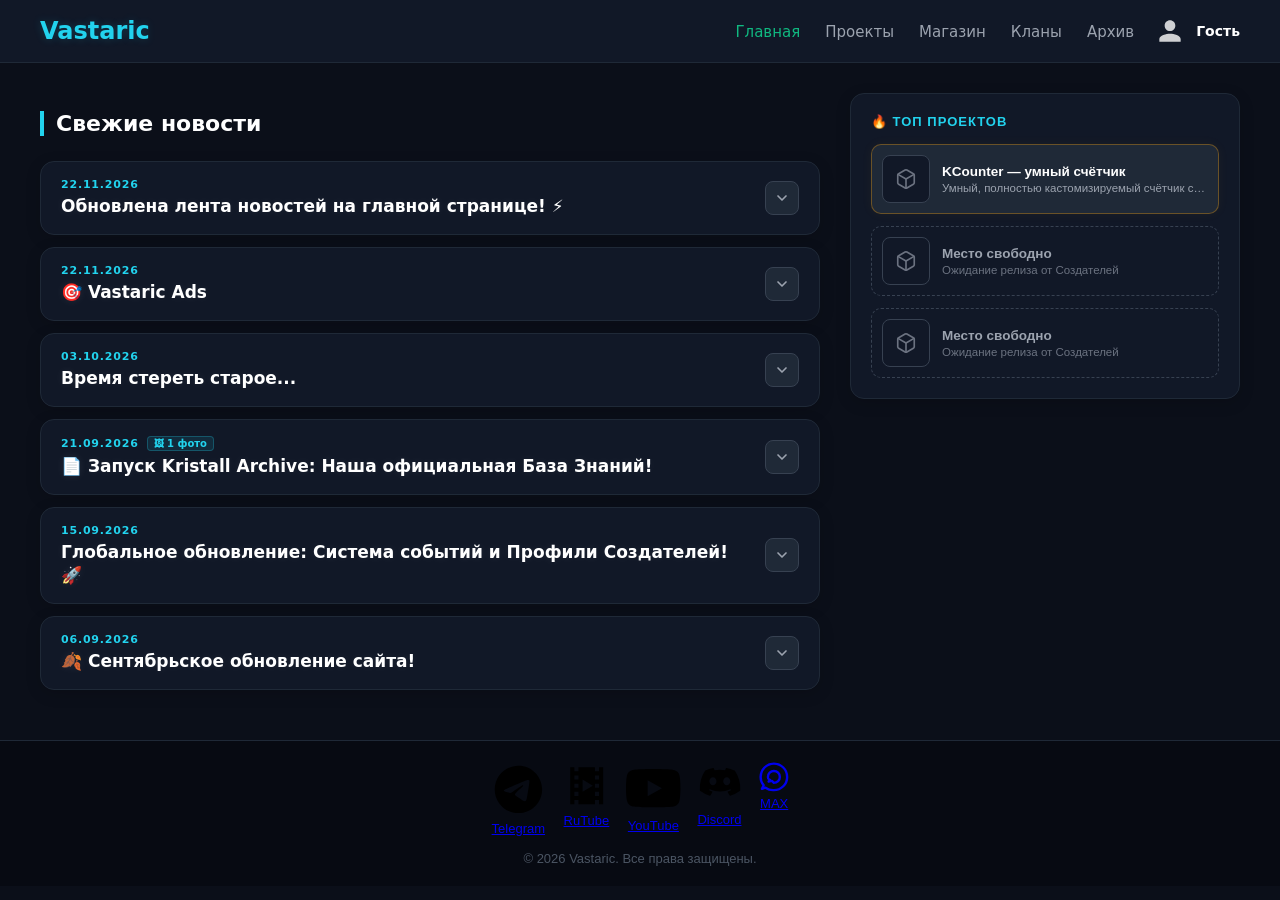
==== commit 95aaa4d8: "Update index.html" ====
--- a/index.html
+++ b/index.html
@@ -100,7 +100,12 @@
                 <div class="sidebar-card">
                     <div class="sidebar-header-row">
                         <h3 class="sidebar-title">🔥 Топ проектов</h3>
-                        <button id="shuffle-top-projects" class="sidebar-refresh-btn" title="Показать другие проекты">↻</button>
+                        <button id="shuffle-top-projects" class="sidebar-refresh-btn" title="Показать другие проекты">
+                            <svg width="14" height="14" viewBox="0 0 24 24" fill="none" stroke="currentColor" stroke-width="2.3" stroke-linecap="round" stroke-linejoin="round">
+                                <polyline points="23 4 23 10 17 10"></polyline>
+                                <path d="M20.49 15a9 9 0 1 1-2.12-9.36L23 10"></path>
+                            </svg>
+                        </button>
                     </div>
                     <div id="top-projects-list" class="sidebar-list">
                         <!-- Скелетоны на время загрузки -->
--- a/styles.css
+++ b/styles.css
@@ -164,90 +164,7 @@
 }
 
 /* ==========================================================================
-   4. СОВРЕМЕННЫЕ КАРТОЧКИ ПРОЕКТОВ (STEAM STYLE)
-   ========================================================================== */
-.project-card {
-    display: flex;
-    flex-direction: column;
-    justify-content: flex-start;
-    align-items: stretch;
-    overflow: hidden;
-    padding: 0 !important;
-    background: #111827 !important;
-    border: 1px solid #1f2937 !important;
-    border-radius: 12px !important;
-    text-decoration: none !important;
-    color: inherit;
-    transition: border-color 0.25s, box-shadow 0.25s, transform 0.25s !important;
-}
-
-.project-card:hover {
-    transform: translateY(-5px) !important;
-    box-shadow: 0 12px 25px rgba(34, 211, 238, 0.15) !important;
-    border-color: #22d3ee !important;
-}
-
-.project-card:hover .card-cover-img {
-    transform: scale(1.06) !important;
-}
-
-.card-header {
-    display: flex;
-    justify-content: space-between;
-    align-items: center;
-}
-
-.card-header h3 { margin: 0; color: white; font-size: 18px; }
-
-.badge {
-    background-color: #10b981;
-    color: white;
-    padding: 3px 8px;
-    border-radius: 5px;
-    font-size: 11px;
-    font-weight: bold;
-}
-
-.card-desc { color: #9ca3af; font-size: 14px; line-height: 1.5; margin: 15px 0; }
-.card-footer { color: #22d3ee; font-size: 13px; text-align: right; font-weight: 500; }
-
-/* Особое золотое премиум-выделение для Избранных проектов */
-.project-card.is-featured {
-    border-color: rgba(245, 158, 11, 0.4) !important;
-    box-shadow: 0 0 15px rgba(245, 158, 11, 0.05);
-    position: relative;
-}
-
-/* При наведении золотая карточка начинает сиять в полную силу */
-.project-card.is-featured:hover {
-    border-color: #f59e0b !important;
-    box-shadow: 0 12px 25px rgba(245, 158, 11, 0.25) !important;
-}
-
-/* Превращаем "ТОП" в парящий ярлык поверх обложки в стиле Steam */
-.featured-badge {
-    position: absolute;
-    top: 10px;
-    left: 10px;
-    z-index: 10;
-    background: linear-gradient(135deg, #f59e0b 0%, #d97706 100%) !important;
-    color: #111827 !important;
-    padding: 4px 10px;
-    border-radius: 6px;
-    font-size: 10px;
-    font-weight: 900;
-    text-transform: uppercase;
-    letter-spacing: 1px;
-    box-shadow: 0 4px 12px rgba(245, 158, 11, 0.5);
-}
-
-/* ИСПРАВЛЕНО: Меняем цвет "Подробнее" у золотых карточек для идеального сочетания */
-.project-card.is-featured .card-footer {
-    color: #f59e0b !important;
-}
-
-/* ==========================================================================
-   5. ПОИСК, ФИЛЬТРЫ И ДИНАМИЧЕСКИЕ ТОАСТЫ-УВЕДОМЛЕНИЯ
+   4. ПОИСК, ФИЛЬТРЫ И ДИНАМИЧЕСКИЕ ТОАСТЫ-УВЕДОМЛЕНИЯ
    ========================================================================== */
 #search-input:focus {
     border-color: #22d3ee !important;
@@ -324,7 +241,7 @@
 }
 
 /* ==========================================================================
-   6. МОДАЛЬНЫЕ ОКНА И АВТОРИЗАЦИЯ (KRISTALL ID)
+   5. МОДАЛЬНЫЕ ОКНА И АВТОРИЗАЦИЯ (KRISTALL ID)
    ========================================================================== */
 .modal-overlay {
     position: fixed;
@@ -440,7 +357,7 @@
 }
 
 /* ==========================================================================
-   7. ПОДВАЛ И КОПИРАЙТЫ
+   6. ПОДВАЛ И КОПИРАЙТЫ
    ========================================================================== */
 footer {
     background-color: #070a12;
@@ -452,7 +369,7 @@
 }
 
 /* ==========================================================================
-   8. ЕДИНЫЙ СУПЕР-БЛОК АДАПТИВНОСТИ ДЛЯ СМАРТФОНОВ (Меньше 768px)
+   7. ЕДИНЫЙ СУПЕР-БЛОК АДАПТИВНОСТИ ДЛЯ СМАРТФОНОВ (Меньше 768px)
    ========================================================================== */
 @media (max-width: 768px) {
     .main-layout { 
--- a/css/sidebar.css
+++ b/css/sidebar.css
@@ -0,0 +1,161 @@
+/* БАЗОВЫЙ КАРКАС САЙДБАРА И КАРТОЧЕК */
+.vastaric-sidebar {
+    flex: 1;
+    min-width: 280px;
+    display: flex;
+    flex-direction: column;
+    gap: 20px;
+}
+
+.sidebar-card {
+    background-color: #111827;
+    border: 1px solid #1f2937;
+    border-radius: 14px;
+    padding: 20px;
+    box-shadow: 0 4px 15px rgba(0, 0, 0, 0.15);
+    box-sizing: border-box;
+}
+
+.sidebar-title {
+    color: #22d3ee;
+    font-size: 13px;
+    margin: 0 0 15px 0;
+    text-transform: uppercase;
+    letter-spacing: 1px;
+    font-weight: 700;
+}
+
+.sidebar-list {
+    display: flex;
+    flex-direction: column;
+    gap: 12px;
+}
+
+.sidebar-header-row {
+    display: flex;
+    align-items: center;
+    justify-content: space-between;
+    margin-bottom: 15px;
+}
+
+.sidebar-header-row .sidebar-title {
+    margin: 0;
+}
+
+.sidebar-refresh-btn {
+    background: #1f2937;
+    border: 1px solid #374151;
+    color: #9ca3af;
+    width: 26px;
+    height: 26px;
+    border-radius: 6px;
+    cursor: pointer;
+    font-size: 14px;
+    display: flex;
+    align-items: center;
+    justify-content: center;
+    transition: all 0.25s ease;
+}
+
+.sidebar-refresh-btn:hover {
+    color: #f59e0b;
+    border-color: #f59e0b;
+    transform: rotate(180deg);
+}
+
+/* КАРТОЧКА ИЗБРАННОГО ПРОЕКТА В САЙДБАРЕ */
+.top-project-item {
+    display: flex;
+    align-items: center;
+    gap: 12px;
+    background: #1f2937;
+    padding: 10px;
+    border-radius: 10px;
+    text-decoration: none;
+    border: 1px solid rgba(245, 158, 11, 0.35);
+    box-shadow: 0 0 12px rgba(245, 158, 11, 0.05);
+    opacity: 0;
+    transform: translateY(10px);
+    animation: topProjectAppear 0.4s cubic-bezier(0.22, 1, 0.36, 1) forwards;
+    transition: border-color 0.2s ease, transform 0.2s ease, box-shadow 0.2s ease;
+}
+
+.top-project-item:hover {
+    border-color: #f59e0b;
+    box-shadow: 0 6px 18px rgba(245, 158, 11, 0.2);
+    transform: translateX(4px) !important;
+}
+
+@keyframes topProjectAppear {
+    to {
+        opacity: 1;
+        transform: translateY(0);
+    }
+}
+
+.top-project-thumb {
+    width: 46px;
+    height: 46px;
+    border-radius: 8px;
+    background-color: #111827;
+    border: 1px solid #374151;
+    overflow: hidden;
+    flex-shrink: 0;
+    display: flex;
+    align-items: center;
+    justify-content: center;
+    font-size: 22px;
+}
+
+.top-project-thumb img {
+    width: 100%;
+    height: 100%;
+    object-fit: cover;
+    display: block;
+}
+
+.top-project-info {
+    flex: 1;
+    min-width: 0;
+}
+
+.top-project-name {
+    color: #ffffff;
+    font-weight: 700;
+    font-size: 13.5px;
+    margin-bottom: 3px;
+    white-space: nowrap;
+    overflow: hidden;
+    text-overflow: ellipsis;
+}
+
+.top-project-desc {
+    color: #9ca3af;
+    font-size: 11.5px;
+    white-space: nowrap;
+    overflow: hidden;
+    text-overflow: ellipsis;
+}
+
+/* ЗАГЛУШКА И СКЕЛЕТОН */
+.top-project-placeholder {
+    display: flex;
+    align-items: center;
+    gap: 12px;
+    background: #111827;
+    padding: 10px;
+    border-radius: 10px;
+    border: 1px dashed #374151;
+    opacity: 0;
+    animation: topProjectAppear 0.4s ease forwards;
+    user-select: none;
+}
+
+.top-project-placeholder .top-project-name { color: #9ca3af; }
+.top-project-placeholder .top-project-desc { color: #6b7280; }
+
+.top-project-skeleton {
+    height: 66px;
+    border-radius: 10px;
+    border: 1px solid #1f2937;
+}
